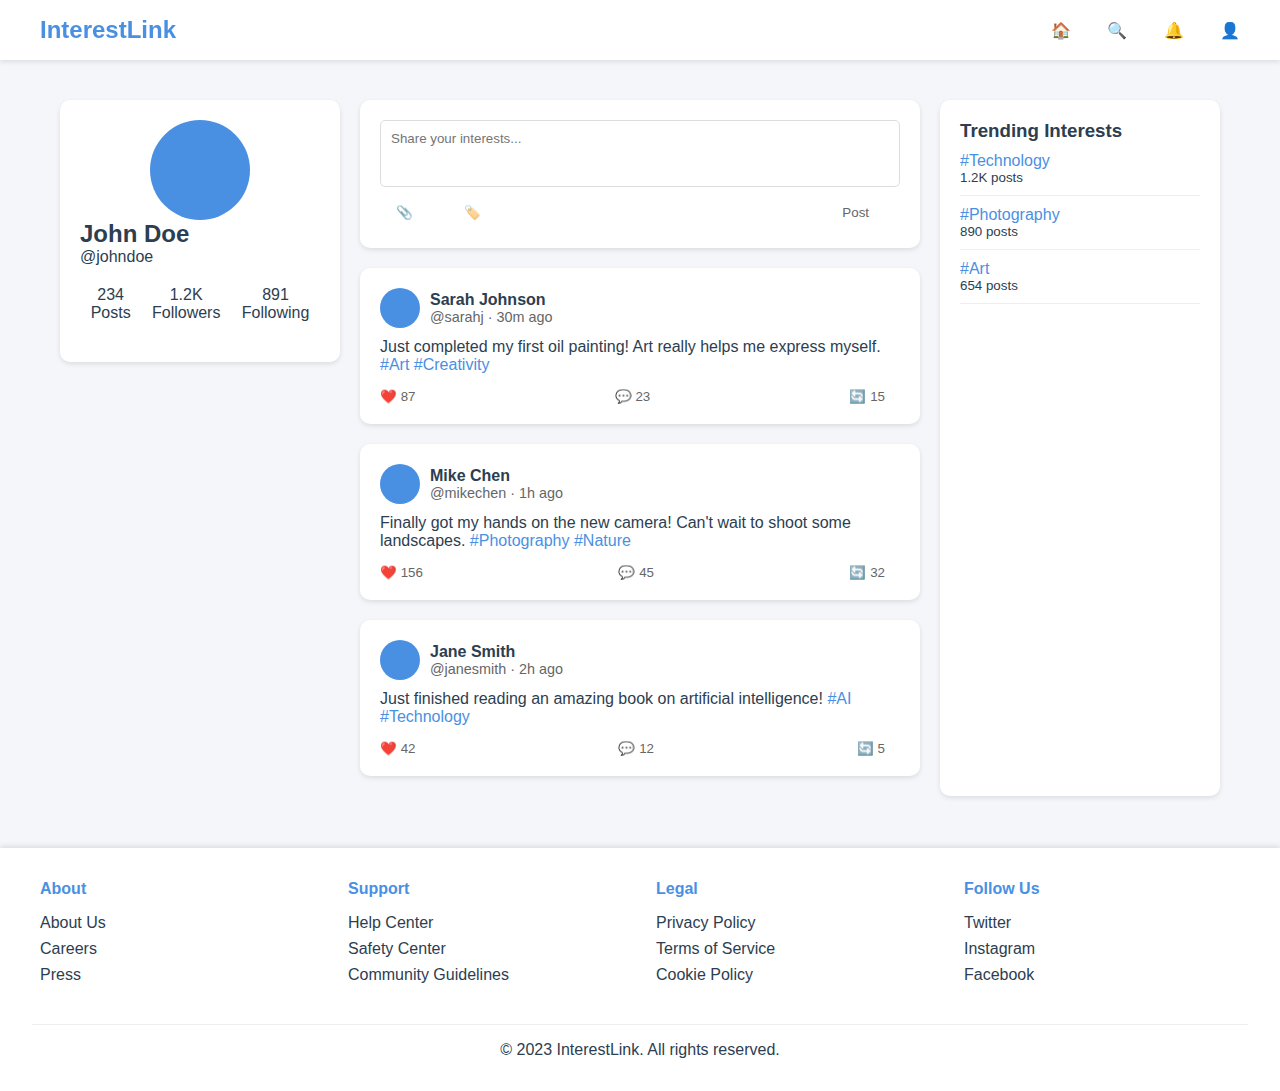
==== social-network/index.html @ 64272604 "updates Projects" ====
<html>

<head>
  <base href="/" />
  <meta charset="UTF-8">
  <meta name="viewport" content="width=device-width, initial-scale=1.0">
  <title>InterestLink - Connect Through Passions</title>
  <style>
    :root {
      --primary: #4a90e2;
      --secondary: #f39c12;
      --background: #f5f6fa;
      --text: #2c3e50;
    }

    * {
      margin: 0;
      padding: 0;
      box-sizing: border-box;
      font-family: 'Segoe UI', Tahoma, Geneva, Verdana, sans-serif;
    }

    body {
      background: var(--background);
      color: var(--text);
    }

    .navbar {
      background: white;
      padding: 1rem;
      box-shadow: 0 2px 5px rgba(0, 0, 0, 0.1);
      position: fixed;
      width: 100%;
      top: 0;
      z-index: 100;
    }

    .nav-content {
      max-width: 1200px;
      margin: 0 auto;
      display: flex;
      justify-content: space-between;
      align-items: center;
    }

    .logo {
      font-size: 1.5rem;
      color: var(--primary);
      font-weight: bold;
      text-decoration: none;
    }

    .nav-links a {
      margin-left: 2rem;
      text-decoration: none;
      color: var(--text);
      transition: color 0.3s;
    }

    .nav-links a:hover {
      color: var(--primary);
    }

    .main-container {
      max-width: 1200px;
      margin: 80px auto 0;
      padding: 20px;
      display: grid;
      grid-template-columns: 1fr 2fr 1fr;
      gap: 20px;
    }

    @media (max-width: 768px) {
      .main-container {
        grid-template-columns: 1fr;
        margin: 60px auto 70px;
        padding: 10px;
      }

      .profile-section,
      .trending {
        display: none;
      }

      .navbar {
        padding: 0.5rem;
      }

      .nav-links {
        position: fixed;
        bottom: 0;
        left: 0;
        right: 0;
        background: white;
        display: flex;
        justify-content: space-around;
        padding: 0.8rem;
        box-shadow: 0 -2px 5px rgba(0, 0, 0, 0.1);
      }

      .nav-links a {
        margin: 0;
        font-size: 1.2rem;
      }

      .post-form {
        border-radius: 0;
        margin: 0 -10px 20px;
      }

      .post {
        border-radius: 0;
        margin: 0 -10px 10px;
      }
    }

    .profile-card {
      background: white;
      padding: 20px;
      border-radius: 10px;
      box-shadow: 0 2px 5px rgba(0, 0, 0, 0.1);
    }

    .profile-image {
      width: 100px;
      height: 100px;
      border-radius: 50%;
      margin: 0 auto;
      display: block;
      background: var(--primary);
      position: relative;
      overflow: hidden;
    }

    .profile-stats {
      display: flex;
      justify-content: space-around;
      margin: 20px 0;
    }

    .stat {
      text-align: center;
    }

    .post-form {
      background: white;
      padding: 20px;
      border-radius: 10px;
      box-shadow: 0 2px 5px rgba(0, 0, 0, 0.1);
      margin-bottom: 20px;
    }

    .post-input {
      width: 100%;
      padding: 10px;
      border: 1px solid #ddd;
      border-radius: 5px;
      resize: none;
      margin-bottom: 10px;
    }

    .post-actions {
      display: flex;
      justify-content: space-between;
      align-items: center;
    }

    .btn {
      padding: 8px 16px;
      border: none;
      border-radius: 5px;
      cursor: pointer;
      transition: background 0.3s;
    }

    .btn-primary {
      background: var(--primary);
      color: white;
    }

    .btn-primary:hover {
      background: #357abd;
    }

    .post {
      background: white;
      padding: 20px;
      border-radius: 10px;
      box-shadow: 0 2px 5px rgba(0, 0, 0, 0.1);
      margin-bottom: 20px;
    }

    .post-header {
      display: flex;
      align-items: center;
      margin-bottom: 10px;
    }

    .post-avatar {
      width: 40px;
      height: 40px;
      border-radius: 50%;
      margin-right: 10px;
      background: var(--primary);
    }

    .post-meta {
      font-size: 0.9rem;
      color: #666;
    }

    .post-content {
      margin-bottom: 15px;
    }

    .post-actions button {
      background: none;
      border: none;
      color: #666;
      cursor: pointer;
      margin-right: 15px;
    }

    .hashtag {
      color: var(--primary);
      cursor: pointer;
    }

    .trending {
      background: white;
      padding: 20px;
      border-radius: 10px;
      box-shadow: 0 2px 5px rgba(0, 0, 0, 0.1);
    }

    .trending-item {
      padding: 10px 0;
      border-bottom: 1px solid #eee;
    }

    @keyframes like-animation {
      0% {
        transform: scale(1);
      }

      50% {
        transform: scale(1.2);
      }

      100% {
        transform: scale(1);
      }
    }

    .liked {
      color: #e74c3c;
      animation: like-animation 0.3s ease;
    }

    .footer {
      background: white;
      padding: 2rem;
      margin-top: 2rem;
      box-shadow: 0 -2px 5px rgba(0, 0, 0, 0.1);
    }

    .footer-content {
      max-width: 1200px;
      margin: 0 auto;
      display: grid;
      grid-template-columns: repeat(4, 1fr);
      gap: 2rem;
    }

    .footer-section h4 {
      color: var(--primary);
      margin-bottom: 1rem;
    }

    .footer-section ul {
      list-style: none;
    }

    .footer-section ul li {
      margin-bottom: 0.5rem;
    }

    .footer-section ul li a {
      color: var(--text);
      text-decoration: none;
      transition: color 0.3s;
    }

    .footer-section ul li a:hover {
      color: var(--primary);
    }

    .footer-bottom {
      text-align: center;
      margin-top: 2rem;
      padding-top: 1rem;
      border-top: 1px solid #eee;
    }

    @media (max-width: 768px) {
      .footer {
        display: none;
      }
    }
  </style>
</head>

<body>
  <nav class="navbar">
    <div class="nav-content">
      <a href="https://interestlink.com" class="logo">InterestLink</a>
      <div class="nav-links">
        <a href="https://interestlink.com/home">🏠</a>
        <a href="https://interestlink.com/explore">🔍</a>
        <a href="https://interestlink.com/notifications">🔔</a>
        <a href="https://interestlink.com/profile">👤</a>
      </div>
    </div>
  </nav>

  <div class="main-container">
    <!-- Left Sidebar -->
    <div class="profile-section">
      <div class="profile-card">
        <div class="profile-image"></div>
        <h2>John Doe</h2>
        <p>@johndoe</p>
        <div class="profile-stats">
          <div class="stat">
            <div>234</div>
            <div>Posts</div>
          </div>
          <div class="stat">
            <div>1.2K</div>
            <div>Followers</div>
          </div>
          <div class="stat">
            <div>891</div>
            <div>Following</div>
          </div>
        </div>
      </div>
    </div>

    <!-- Main Content -->
    <div class="feed">
      <div class="post-form">
        <textarea class="post-input" placeholder="Share your interests..." rows="3"></textarea>
        <div class="post-actions">
          <div>
            <button class="btn">📎</button>
            <button class="btn">🏷️</button>
          </div>
          <button class="btn btn-primary">Post</button>
        </div>
      </div>

      <div class="posts">
        <div class="post">
          <div class="post-header">
            <div class="post-avatar"></div>
            <div>
              <div><strong>Sarah Johnson</strong></div>
              <div class="post-meta">@sarahj · 30m ago</div>
            </div>
          </div>
          <div class="post-content">
            Just completed my first oil painting! Art really helps me express myself.
            <span class="hashtag">#Art</span>
            <span class="hashtag">#Creativity</span>
          </div>
          <div class="post-actions">
            <button class="like-btn">❤️ 87</button>
            <button>💬 23</button>
            <button>🔄 15</button>
          </div>
        </div>

        <div class="post">
          <div class="post-header">
            <div class="post-avatar"></div>
            <div>
              <div><strong>Mike Chen</strong></div>
              <div class="post-meta">@mikechen · 1h ago</div>
            </div>
          </div>
          <div class="post-content">
            Finally got my hands on the new camera! Can't wait to shoot some landscapes.
            <span class="hashtag">#Photography</span>
            <span class="hashtag">#Nature</span>
          </div>
          <div class="post-actions">
            <button class="like-btn">❤️ 156</button>
            <button>💬 45</button>
            <button>🔄 32</button>
          </div>
        </div>

        <div class="post">
          <div class="post-header">
            <div class="post-avatar"></div>
            <div>
              <div><strong>Jane Smith</strong></div>
              <div class="post-meta">@janesmith · 2h ago</div>
            </div>
          </div>
          <div class="post-content">
            Just finished reading an amazing book on artificial intelligence!
            <span class="hashtag">#AI</span>
            <span class="hashtag">#Technology</span>
          </div>
          <div class="post-actions">
            <button class="like-btn">❤️ 42</button>
            <button>💬 12</button>
            <button>🔄 5</button>
          </div>
        </div>
      </div>
    </div>

    <!-- Right Sidebar -->
    <div class="trending">
      <h3>Trending Interests</h3>
      <div class="trending-item">
        <div class="hashtag">#Technology</div>
        <small>1.2K posts</small>
      </div>
      <div class="trending-item">
        <div class="hashtag">#Photography</div>
        <small>890 posts</small>
      </div>
      <div class="trending-item">
        <div class="hashtag">#Art</div>
        <small>654 posts</small>
      </div>
    </div>
  </div>

  <footer class="footer">
    <div class="footer-content">
      <div class="footer-section">
        <h4>About</h4>
        <ul>
          <li><a href="https://interestlink.com/about">About Us</a></li>
          <li><a href="https://interestlink.com/careers">Careers</a></li>
          <li><a href="https://interestlink.com/press">Press</a></li>
        </ul>
      </div>
      <div class="footer-section">
        <h4>Support</h4>
        <ul>
          <li><a href="https://interestlink.com/help">Help Center</a></li>
          <li><a href="https://interestlink.com/safety">Safety Center</a></li>
          <li><a href="https://interestlink.com/community">Community Guidelines</a></li>
        </ul>
      </div>
      <div class="footer-section">
        <h4>Legal</h4>
        <ul>
          <li><a href="https://interestlink.com/privacy">Privacy Policy</a></li>
          <li><a href="https://interestlink.com/terms">Terms of Service</a></li>
          <li><a href="https://interestlink.com/cookies">Cookie Policy</a></li>
        </ul>
      </div>
      <div class="footer-section">
        <h4>Follow Us</h4>
        <ul>
          <li><a href="https://twitter.com/interestlink">Twitter</a></li>
          <li><a href="https://instagram.com/interestlink">Instagram</a></li>
          <li><a href="https://facebook.com/interestlink">Facebook</a></li>
        </ul>
      </div>
    </div>
    <div class="footer-bottom">
      <p>© 2023 InterestLink. All rights reserved.</p>
    </div>
  </footer>
  <script src="./JS/main.js"></script>

</body>

</html>
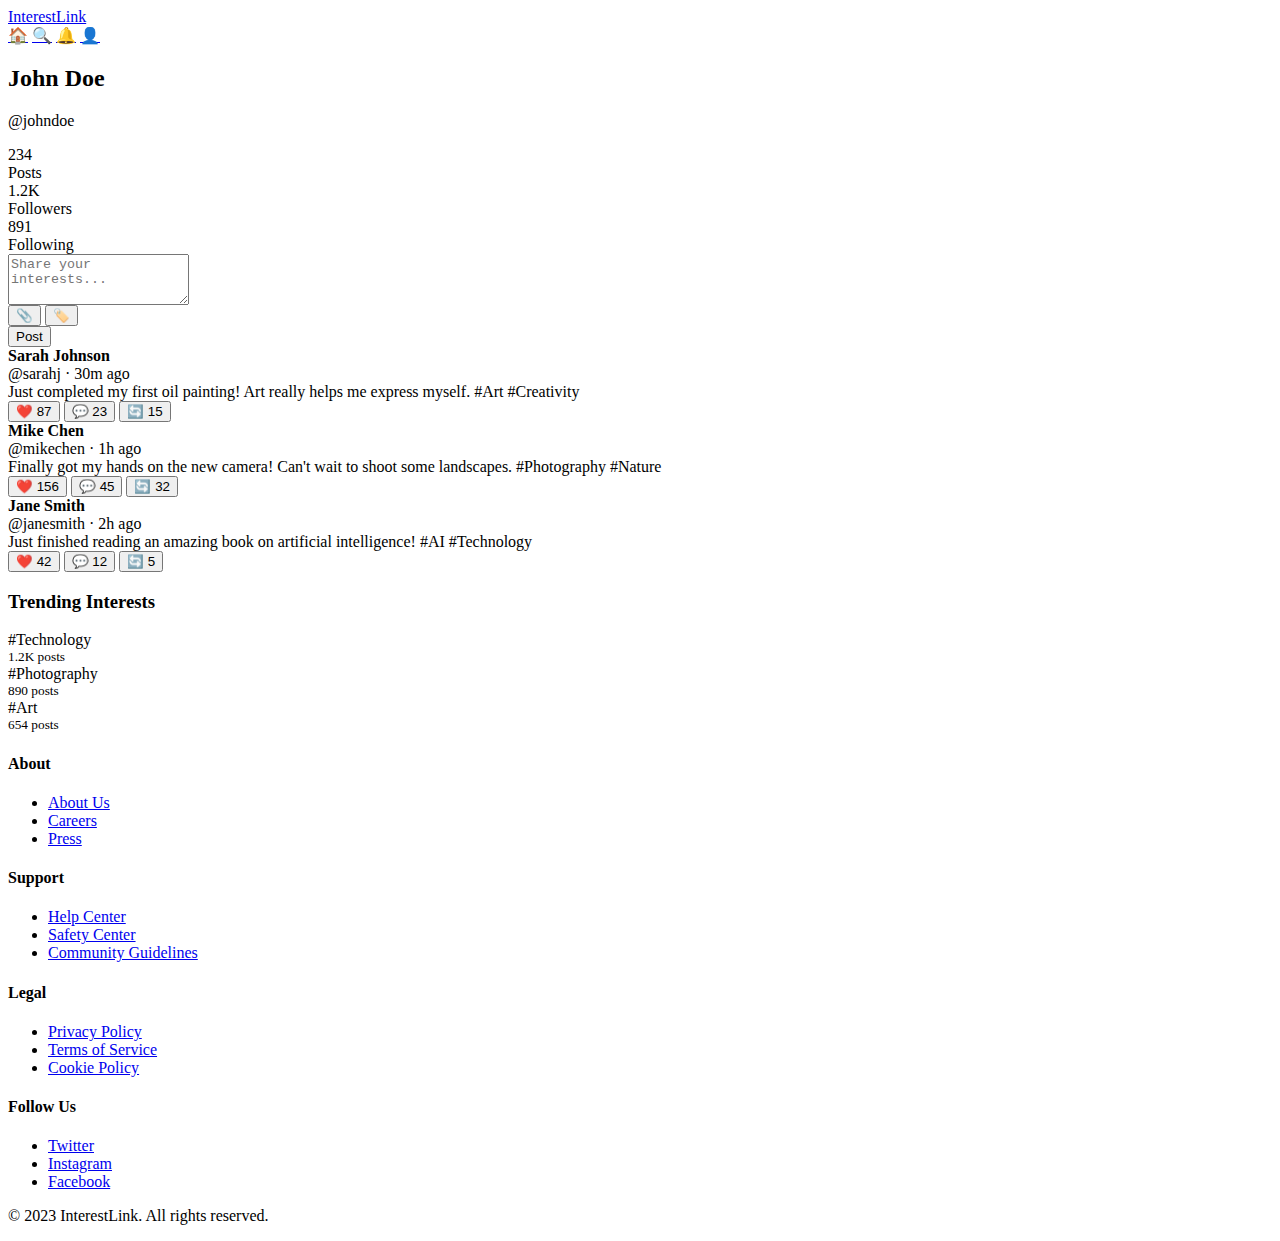
==== commit fdad8334: "Update Main projects" ====
--- a/social-network/index.html
+++ b/social-network/index.html
@@ -5,309 +5,7 @@
   <meta charset="UTF-8">
   <meta name="viewport" content="width=device-width, initial-scale=1.0">
   <title>InterestLink - Connect Through Passions</title>
-  <style>
-    :root {
-      --primary: #4a90e2;
-      --secondary: #f39c12;
-      --background: #f5f6fa;
-      --text: #2c3e50;
-    }
-
-    * {
-      margin: 0;
-      padding: 0;
-      box-sizing: border-box;
-      font-family: 'Segoe UI', Tahoma, Geneva, Verdana, sans-serif;
-    }
-
-    body {
-      background: var(--background);
-      color: var(--text);
-    }
-
-    .navbar {
-      background: white;
-      padding: 1rem;
-      box-shadow: 0 2px 5px rgba(0, 0, 0, 0.1);
-      position: fixed;
-      width: 100%;
-      top: 0;
-      z-index: 100;
-    }
-
-    .nav-content {
-      max-width: 1200px;
-      margin: 0 auto;
-      display: flex;
-      justify-content: space-between;
-      align-items: center;
-    }
-
-    .logo {
-      font-size: 1.5rem;
-      color: var(--primary);
-      font-weight: bold;
-      text-decoration: none;
-    }
-
-    .nav-links a {
-      margin-left: 2rem;
-      text-decoration: none;
-      color: var(--text);
-      transition: color 0.3s;
-    }
-
-    .nav-links a:hover {
-      color: var(--primary);
-    }
-
-    .main-container {
-      max-width: 1200px;
-      margin: 80px auto 0;
-      padding: 20px;
-      display: grid;
-      grid-template-columns: 1fr 2fr 1fr;
-      gap: 20px;
-    }
-
-    @media (max-width: 768px) {
-      .main-container {
-        grid-template-columns: 1fr;
-        margin: 60px auto 70px;
-        padding: 10px;
-      }
-
-      .profile-section,
-      .trending {
-        display: none;
-      }
-
-      .navbar {
-        padding: 0.5rem;
-      }
-
-      .nav-links {
-        position: fixed;
-        bottom: 0;
-        left: 0;
-        right: 0;
-        background: white;
-        display: flex;
-        justify-content: space-around;
-        padding: 0.8rem;
-        box-shadow: 0 -2px 5px rgba(0, 0, 0, 0.1);
-      }
-
-      .nav-links a {
-        margin: 0;
-        font-size: 1.2rem;
-      }
-
-      .post-form {
-        border-radius: 0;
-        margin: 0 -10px 20px;
-      }
-
-      .post {
-        border-radius: 0;
-        margin: 0 -10px 10px;
-      }
-    }
-
-    .profile-card {
-      background: white;
-      padding: 20px;
-      border-radius: 10px;
-      box-shadow: 0 2px 5px rgba(0, 0, 0, 0.1);
-    }
-
-    .profile-image {
-      width: 100px;
-      height: 100px;
-      border-radius: 50%;
-      margin: 0 auto;
-      display: block;
-      background: var(--primary);
-      position: relative;
-      overflow: hidden;
-    }
-
-    .profile-stats {
-      display: flex;
-      justify-content: space-around;
-      margin: 20px 0;
-    }
-
-    .stat {
-      text-align: center;
-    }
-
-    .post-form {
-      background: white;
-      padding: 20px;
-      border-radius: 10px;
-      box-shadow: 0 2px 5px rgba(0, 0, 0, 0.1);
-      margin-bottom: 20px;
-    }
-
-    .post-input {
-      width: 100%;
-      padding: 10px;
-      border: 1px solid #ddd;
-      border-radius: 5px;
-      resize: none;
-      margin-bottom: 10px;
-    }
-
-    .post-actions {
-      display: flex;
-      justify-content: space-between;
-      align-items: center;
-    }
-
-    .btn {
-      padding: 8px 16px;
-      border: none;
-      border-radius: 5px;
-      cursor: pointer;
-      transition: background 0.3s;
-    }
-
-    .btn-primary {
-      background: var(--primary);
-      color: white;
-    }
-
-    .btn-primary:hover {
-      background: #357abd;
-    }
-
-    .post {
-      background: white;
-      padding: 20px;
-      border-radius: 10px;
-      box-shadow: 0 2px 5px rgba(0, 0, 0, 0.1);
-      margin-bottom: 20px;
-    }
-
-    .post-header {
-      display: flex;
-      align-items: center;
-      margin-bottom: 10px;
-    }
-
-    .post-avatar {
-      width: 40px;
-      height: 40px;
-      border-radius: 50%;
-      margin-right: 10px;
-      background: var(--primary);
-    }
-
-    .post-meta {
-      font-size: 0.9rem;
-      color: #666;
-    }
-
-    .post-content {
-      margin-bottom: 15px;
-    }
-
-    .post-actions button {
-      background: none;
-      border: none;
-      color: #666;
-      cursor: pointer;
-      margin-right: 15px;
-    }
-
-    .hashtag {
-      color: var(--primary);
-      cursor: pointer;
-    }
-
-    .trending {
-      background: white;
-      padding: 20px;
-      border-radius: 10px;
-      box-shadow: 0 2px 5px rgba(0, 0, 0, 0.1);
-    }
-
-    .trending-item {
-      padding: 10px 0;
-      border-bottom: 1px solid #eee;
-    }
-
-    @keyframes like-animation {
-      0% {
-        transform: scale(1);
-      }
-
-      50% {
-        transform: scale(1.2);
-      }
-
-      100% {
-        transform: scale(1);
-      }
-    }
-
-    .liked {
-      color: #e74c3c;
-      animation: like-animation 0.3s ease;
-    }
-
-    .footer {
-      background: white;
-      padding: 2rem;
-      margin-top: 2rem;
-      box-shadow: 0 -2px 5px rgba(0, 0, 0, 0.1);
-    }
-
-    .footer-content {
-      max-width: 1200px;
-      margin: 0 auto;
-      display: grid;
-      grid-template-columns: repeat(4, 1fr);
-      gap: 2rem;
-    }
-
-    .footer-section h4 {
-      color: var(--primary);
-      margin-bottom: 1rem;
-    }
-
-    .footer-section ul {
-      list-style: none;
-    }
-
-    .footer-section ul li {
-      margin-bottom: 0.5rem;
-    }
-
-    .footer-section ul li a {
-      color: var(--text);
-      text-decoration: none;
-      transition: color 0.3s;
-    }
-
-    .footer-section ul li a:hover {
-      color: var(--primary);
-    }
-
-    .footer-bottom {
-      text-align: center;
-      margin-top: 2rem;
-      padding-top: 1rem;
-      border-top: 1px solid #eee;
-    }
-
-    @media (max-width: 768px) {
-      .footer {
-        display: none;
-      }
-    }
-  </style>
+  <link rel="stylesheet" href="./CSS/styles.css">
 </head>
 
 <body>
--- a/social-network/CSS/styles.css
+++ b/social-network/CSS/styles.css
@@ -0,0 +1,301 @@
+:root {
+  --primary: #4a90e2;
+  --secondary: #f39c12;
+  --background: #f5f6fa;
+  --text: #2c3e50;
+}
+
+* {
+  margin: 0;
+  padding: 0;
+  box-sizing: border-box;
+  font-family: "Segoe UI", Tahoma, Geneva, Verdana, sans-serif;
+}
+
+body {
+  background: var(--background);
+  color: var(--text);
+}
+
+.navbar {
+  background: white;
+  padding: 1rem;
+  box-shadow: 0 2px 5px rgba(0, 0, 0, 0.1);
+  position: fixed;
+  width: 100%;
+  top: 0;
+  z-index: 100;
+}
+
+.nav-content {
+  max-width: 1200px;
+  margin: 0 auto;
+  display: flex;
+  justify-content: space-between;
+  align-items: center;
+}
+
+.logo {
+  font-size: 1.5rem;
+  color: var(--primary);
+  font-weight: bold;
+  text-decoration: none;
+}
+
+.nav-links a {
+  margin-left: 2rem;
+  text-decoration: none;
+  color: var(--text);
+  transition: color 0.3s;
+}
+
+.nav-links a:hover {
+  color: var(--primary);
+}
+
+.main-container {
+  max-width: 1200px;
+  margin: 80px auto 0;
+  padding: 20px;
+  display: grid;
+  grid-template-columns: 1fr 2fr 1fr;
+  gap: 20px;
+}
+
+@media (max-width: 768px) {
+  .main-container {
+    grid-template-columns: 1fr;
+    margin: 60px auto 70px;
+    padding: 10px;
+  }
+
+  .profile-section,
+  .trending {
+    display: none;
+  }
+
+  .navbar {
+    padding: 0.5rem;
+  }
+
+  .nav-links {
+    position: fixed;
+    bottom: 0;
+    left: 0;
+    right: 0;
+    background: white;
+    display: flex;
+    justify-content: space-around;
+    padding: 0.8rem;
+    box-shadow: 0 -2px 5px rgba(0, 0, 0, 0.1);
+  }
+
+  .nav-links a {
+    margin: 0;
+    font-size: 1.2rem;
+  }
+
+  .post-form {
+    border-radius: 0;
+    margin: 0 -10px 20px;
+  }
+
+  .post {
+    border-radius: 0;
+    margin: 0 -10px 10px;
+  }
+}
+
+.profile-card {
+  background: white;
+  padding: 20px;
+  border-radius: 10px;
+  box-shadow: 0 2px 5px rgba(0, 0, 0, 0.1);
+}
+
+.profile-image {
+  width: 100px;
+  height: 100px;
+  border-radius: 50%;
+  margin: 0 auto;
+  display: block;
+  background: var(--primary);
+  position: relative;
+  overflow: hidden;
+}
+
+.profile-stats {
+  display: flex;
+  justify-content: space-around;
+  margin: 20px 0;
+}
+
+.stat {
+  text-align: center;
+}
+
+.post-form {
+  background: white;
+  padding: 20px;
+  border-radius: 10px;
+  box-shadow: 0 2px 5px rgba(0, 0, 0, 0.1);
+  margin-bottom: 20px;
+}
+
+.post-input {
+  width: 100%;
+  padding: 10px;
+  border: 1px solid #ddd;
+  border-radius: 5px;
+  resize: none;
+  margin-bottom: 10px;
+}
+
+.post-actions {
+  display: flex;
+  justify-content: space-between;
+  align-items: center;
+}
+
+.btn {
+  padding: 8px 16px;
+  border: none;
+  border-radius: 5px;
+  cursor: pointer;
+  transition: background 0.3s;
+}
+
+.btn-primary {
+  background: var(--primary);
+  color: white;
+}
+
+.btn-primary:hover {
+  background: #357abd;
+}
+
+.post {
+  background: white;
+  padding: 20px;
+  border-radius: 10px;
+  box-shadow: 0 2px 5px rgba(0, 0, 0, 0.1);
+  margin-bottom: 20px;
+}
+
+.post-header {
+  display: flex;
+  align-items: center;
+  margin-bottom: 10px;
+}
+
+.post-avatar {
+  width: 40px;
+  height: 40px;
+  border-radius: 50%;
+  margin-right: 10px;
+  background: var(--primary);
+}
+
+.post-meta {
+  font-size: 0.9rem;
+  color: #666;
+}
+
+.post-content {
+  margin-bottom: 15px;
+}
+
+.post-actions button {
+  background: none;
+  border: none;
+  color: #666;
+  cursor: pointer;
+  margin-right: 15px;
+}
+
+.hashtag {
+  color: var(--primary);
+  cursor: pointer;
+}
+
+.trending {
+  background: white;
+  padding: 20px;
+  border-radius: 10px;
+  box-shadow: 0 2px 5px rgba(0, 0, 0, 0.1);
+}
+
+.trending-item {
+  padding: 10px 0;
+  border-bottom: 1px solid #eee;
+}
+
+@keyframes like-animation {
+  0% {
+    transform: scale(1);
+  }
+
+  50% {
+    transform: scale(1.2);
+  }
+
+  100% {
+    transform: scale(1);
+  }
+}
+
+.liked {
+  color: #e74c3c;
+  animation: like-animation 0.3s ease;
+}
+
+.footer {
+  background: white;
+  padding: 2rem;
+  margin-top: 2rem;
+  box-shadow: 0 -2px 5px rgba(0, 0, 0, 0.1);
+}
+
+.footer-content {
+  max-width: 1200px;
+  margin: 0 auto;
+  display: grid;
+  grid-template-columns: repeat(4, 1fr);
+  gap: 2rem;
+}
+
+.footer-section h4 {
+  color: var(--primary);
+  margin-bottom: 1rem;
+}
+
+.footer-section ul {
+  list-style: none;
+}
+
+.footer-section ul li {
+  margin-bottom: 0.5rem;
+}
+
+.footer-section ul li a {
+  color: var(--text);
+  text-decoration: none;
+  transition: color 0.3s;
+}
+
+.footer-section ul li a:hover {
+  color: var(--primary);
+}
+
+.footer-bottom {
+  text-align: center;
+  margin-top: 2rem;
+  padding-top: 1rem;
+  border-top: 1px solid #eee;
+}
+
+@media (max-width: 768px) {
+  .footer {
+    display: none;
+  }
+}
